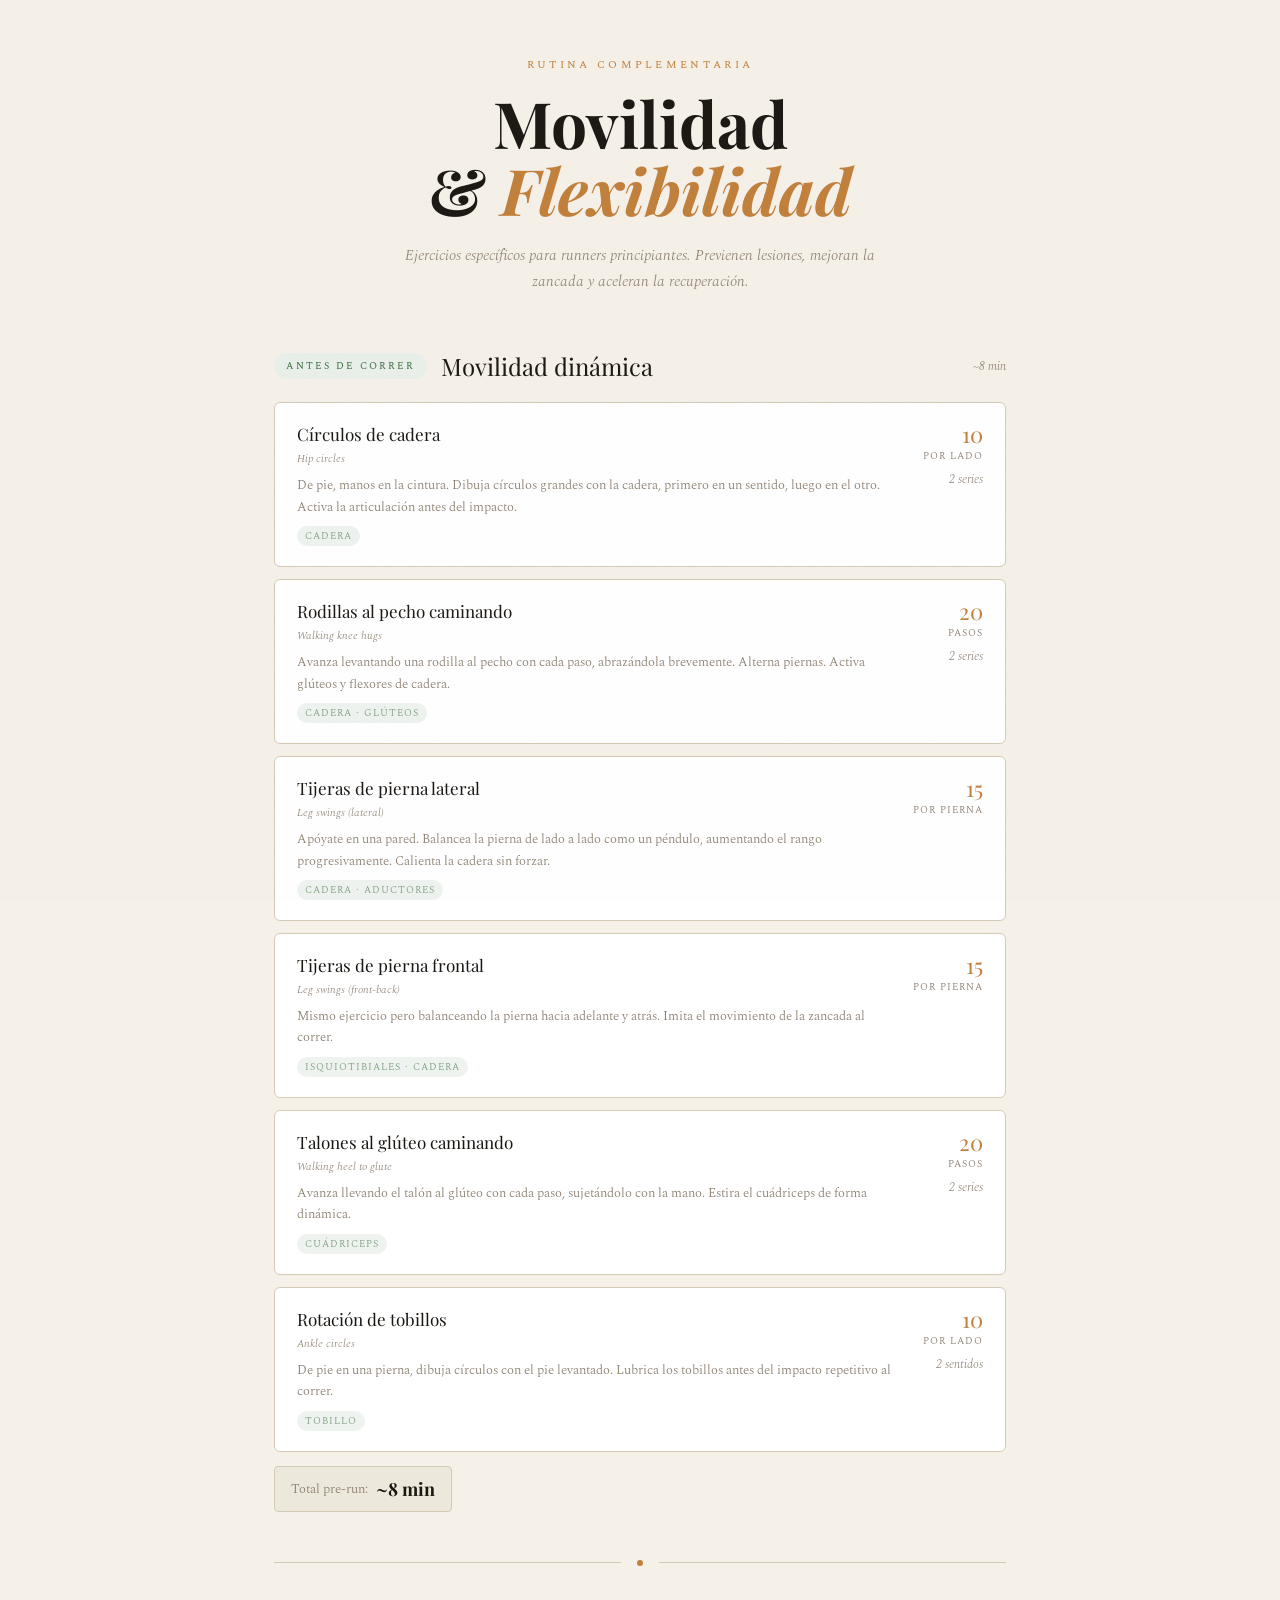
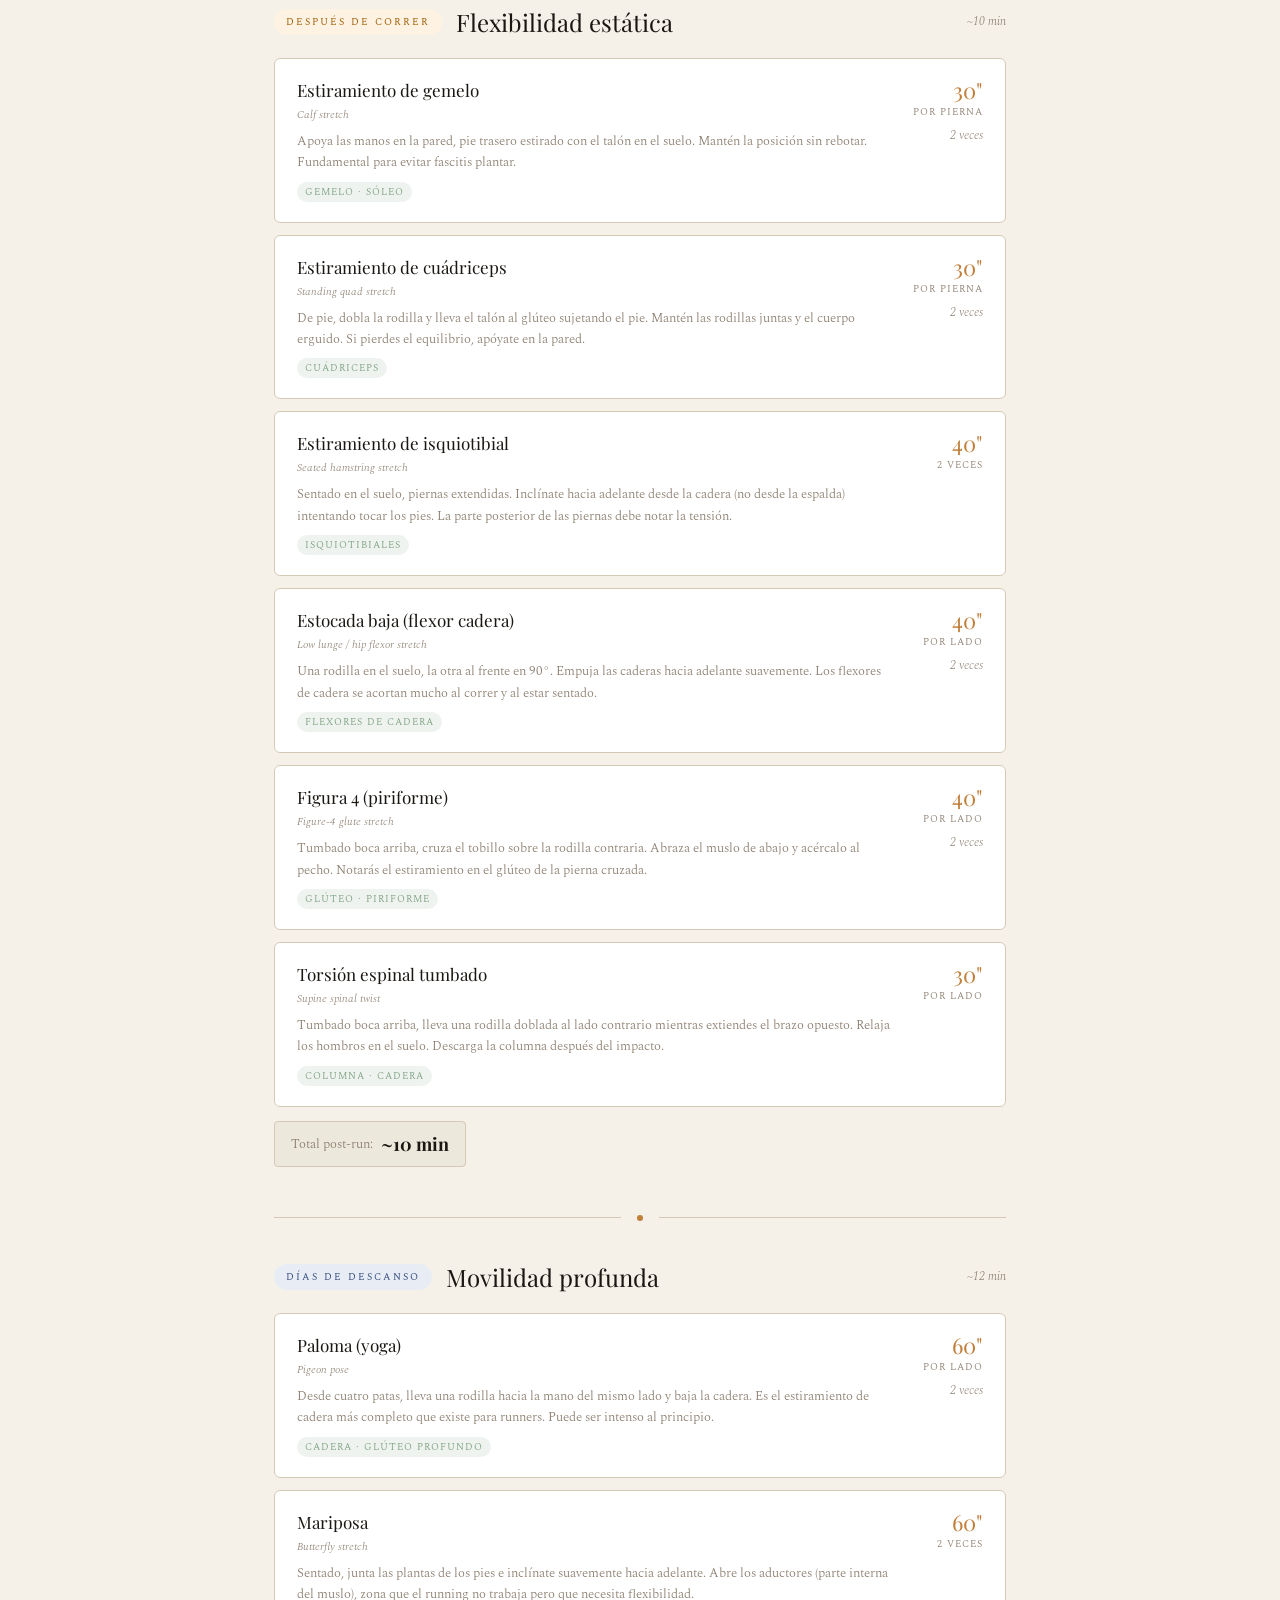
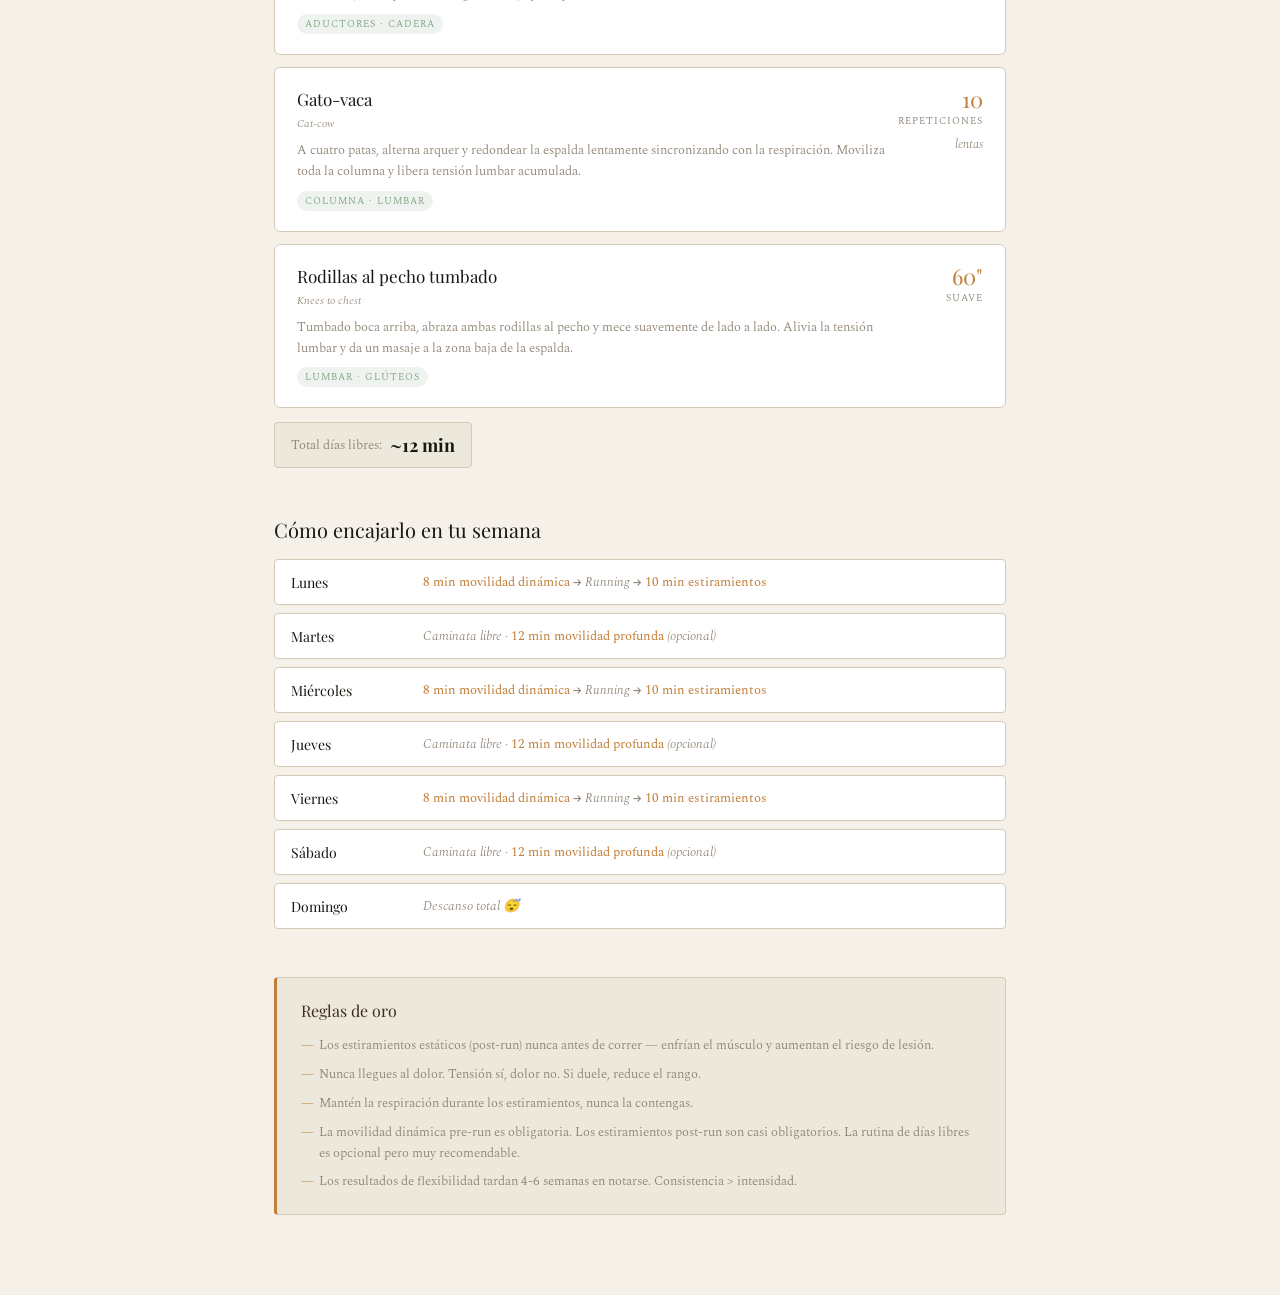
==== html/movilidad-runners.html @ ab4383de "feat: add static plans site with Traefik deploy Five standalone HTML plans served by nginx:alpine be" ====
<!DOCTYPE html>
<html lang="es">
<head>
<meta charset="UTF-8">
<meta name="viewport" content="width=device-width, initial-scale=1.0">
<title>Movilidad & Flexibilidad — Runners</title>
<link href="https://fonts.googleapis.com/css2?family=Playfair+Display:ital,wght@0,700;1,400&family=Spectral:ital,wght@0,300;0,400;1,300&display=swap" rel="stylesheet">
<style>
  :root {
    --bg: #f5f0e8;
    --cream: #ede8dc;
    --dark: #1a1612;
    --brown: #3d2b1f;
    --accent: #c17f3a;
    --accent2: #7a9e7e;
    --muted: #8a7d6e;
    --border: #d4c9b5;
    --card: #ffffff;
    --pre: #e8f0e9;
    --post: #fef3e2;
    --rest: #e8edf5;
  }

  * { margin: 0; padding: 0; box-sizing: border-box; }

  body {
    background: var(--bg);
    color: var(--dark);
    font-family: 'Spectral', Georgia, serif;
    font-weight: 300;
    min-height: 100vh;
  }

  /* Texture overlay */
  body::after {
    content: '';
    position: fixed;
    inset: 0;
    background-image: url("data:image/svg+xml,%3Csvg xmlns='http://www.w3.org/2000/svg' width='400' height='400'%3E%3Cfilter id='n'%3E%3CfeTurbulence type='fractalNoise' baseFrequency='0.75' numOctaves='4' stitchTiles='stitch'/%3E%3CfeColorMatrix type='saturate' values='0'/%3E%3C/filter%3E%3Crect width='400' height='400' filter='url(%23n)' opacity='0.035'/%3E%3C/svg%3E");
    pointer-events: none;
    z-index: 999;
  }

  .container {
    max-width: 780px;
    margin: 0 auto;
    padding: 56px 24px 80px;
  }

  /* Header */
  .header {
    text-align: center;
    margin-bottom: 56px;
    animation: fadeIn 0.7s ease both;
  }

  .header-eyebrow {
    font-size: 11px;
    letter-spacing: 0.3em;
    text-transform: uppercase;
    color: var(--accent);
    margin-bottom: 16px;
    font-family: 'Spectral', serif;
    font-weight: 400;
  }

  .header h1 {
    font-family: 'Playfair Display', Georgia, serif;
    font-size: clamp(38px, 8vw, 64px);
    line-height: 1.05;
    color: var(--dark);
    margin-bottom: 20px;
  }

  .header h1 em {
    font-style: italic;
    color: var(--accent);
  }

  .header-desc {
    font-size: 15px;
    color: var(--muted);
    line-height: 1.7;
    max-width: 480px;
    margin: 0 auto;
    font-style: italic;
  }

  /* Divider */
  .divider {
    display: flex;
    align-items: center;
    gap: 16px;
    margin: 40px 0;
  }
  .divider-line { flex: 1; height: 1px; background: var(--border); }
  .divider-dot { width: 6px; height: 6px; border-radius: 50%; background: var(--accent); }

  /* Section tabs */
  .section {
    margin-bottom: 48px;
    animation: fadeUp 0.6s ease both;
  }

  .section:nth-child(2) { animation-delay: 0.1s; }
  .section:nth-child(3) { animation-delay: 0.2s; }
  .section:nth-child(4) { animation-delay: 0.3s; }

  .section-header {
    display: flex;
    align-items: center;
    gap: 14px;
    margin-bottom: 20px;
  }

  .section-tag {
    font-size: 10px;
    letter-spacing: 0.2em;
    text-transform: uppercase;
    font-weight: 400;
    padding: 5px 12px;
    border-radius: 20px;
    font-family: 'Spectral', serif;
  }

  .tag-pre { background: var(--pre); color: #3a6b40; }
  .tag-post { background: var(--post); color: #a0600a; }
  .tag-rest { background: var(--rest); color: #3a5080; }

  .section-title {
    font-family: 'Playfair Display', serif;
    font-size: 24px;
    color: var(--dark);
  }

  .section-subtitle {
    font-size: 12px;
    color: var(--muted);
    margin-left: auto;
    font-style: italic;
  }

  /* Exercise cards */
  .exercises {
    display: grid;
    gap: 12px;
  }

  .ex-card {
    background: var(--card);
    border: 1px solid var(--border);
    border-radius: 6px;
    padding: 20px 22px;
    display: grid;
    grid-template-columns: 1fr auto;
    gap: 12px;
    align-items: start;
    transition: box-shadow 0.2s, transform 0.2s;
    cursor: default;
  }

  .ex-card:hover {
    box-shadow: 0 4px 20px rgba(0,0,0,0.07);
    transform: translateY(-1px);
  }

  .ex-left {}

  .ex-name {
    font-family: 'Playfair Display', serif;
    font-size: 17px;
    color: var(--dark);
    margin-bottom: 5px;
  }

  .ex-name-en {
    font-size: 11px;
    color: var(--muted);
    font-style: italic;
    margin-bottom: 8px;
    font-family: 'Spectral', serif;
  }

  .ex-desc {
    font-size: 13px;
    color: var(--muted);
    line-height: 1.65;
  }

  .ex-zone {
    display: inline-block;
    font-size: 10px;
    letter-spacing: 0.1em;
    text-transform: uppercase;
    color: var(--accent2);
    background: rgba(122,158,126,0.12);
    padding: 2px 8px;
    border-radius: 10px;
    margin-top: 8px;
    font-family: 'Spectral', serif;
  }

  .ex-right {
    text-align: right;
    min-width: 80px;
  }

  .ex-time {
    font-family: 'Playfair Display', serif;
    font-size: 22px;
    color: var(--accent);
    line-height: 1;
  }

  .ex-time-label {
    font-size: 10px;
    color: var(--muted);
    letter-spacing: 0.1em;
    text-transform: uppercase;
    margin-top: 3px;
    font-family: 'Spectral', serif;
  }

  .ex-reps {
    font-size: 12px;
    color: var(--muted);
    margin-top: 6px;
    font-style: italic;
  }

  /* Total time badge */
  .total-badge {
    display: inline-flex;
    align-items: center;
    gap: 8px;
    background: var(--cream);
    border: 1px solid var(--border);
    border-radius: 4px;
    padding: 10px 16px;
    margin-top: 14px;
    font-size: 13px;
    color: var(--muted);
  }

  .total-badge strong {
    font-family: 'Playfair Display', serif;
    font-size: 18px;
    color: var(--dark);
    font-weight: 700;
  }

  /* Tips box */
  .tips-box {
    background: var(--cream);
    border: 1px solid var(--border);
    border-left: 3px solid var(--accent);
    border-radius: 4px;
    padding: 22px 24px;
    margin-top: 48px;
    animation: fadeUp 0.6s 0.4s ease both;
  }

  .tips-title {
    font-family: 'Playfair Display', serif;
    font-size: 16px;
    margin-bottom: 14px;
    color: var(--brown);
  }

  .tips-list {
    list-style: none;
    display: grid;
    gap: 8px;
  }

  .tips-list li {
    font-size: 13px;
    color: var(--muted);
    line-height: 1.6;
    padding-left: 18px;
    position: relative;
  }

  .tips-list li::before {
    content: '—';
    position: absolute;
    left: 0;
    color: var(--accent);
  }

  /* Schedule summary */
  .schedule {
    margin-top: 48px;
    animation: fadeUp 0.6s 0.5s ease both;
  }

  .schedule-title {
    font-family: 'Playfair Display', serif;
    font-size: 20px;
    margin-bottom: 16px;
    color: var(--dark);
  }

  .schedule-grid {
    display: grid;
    gap: 8px;
  }

  .schedule-row {
    display: grid;
    grid-template-columns: 120px 1fr;
    gap: 12px;
    align-items: center;
    padding: 12px 16px;
    background: var(--card);
    border: 1px solid var(--border);
    border-radius: 4px;
    font-size: 13px;
  }

  .schedule-day {
    font-family: 'Playfair Display', serif;
    font-size: 14px;
    color: var(--dark);
  }

  .schedule-activity {
    color: var(--muted);
    font-style: italic;
  }

  .schedule-activity span {
    color: var(--accent);
    font-style: normal;
    font-weight: 400;
  }

  @keyframes fadeIn {
    from { opacity: 0; }
    to { opacity: 1; }
  }

  @keyframes fadeUp {
    from { opacity: 0; transform: translateY(14px); }
    to { opacity: 1; transform: translateY(0); }
  }

  @media (max-width: 520px) {
    .ex-card { grid-template-columns: 1fr; }
    .ex-right { text-align: left; display: flex; align-items: center; gap: 10px; }
    .schedule-row { grid-template-columns: 1fr; gap: 4px; }
  }
</style>
</head>
<body>
<div class="container">

  <!-- Header -->
  <div class="header">
    <div class="header-eyebrow">Rutina complementaria</div>
    <h1>Movilidad<br>& <em>Flexibilidad</em></h1>
    <p class="header-desc">Ejercicios específicos para runners principiantes. Previenen lesiones, mejoran la zancada y aceleran la recuperación.</p>
  </div>

  <!-- PRE-RUN -->
  <div class="section">
    <div class="section-header">
      <span class="section-tag tag-pre">Antes de correr</span>
      <span class="section-title">Movilidad dinámica</span>
      <span class="section-subtitle">~8 min</span>
    </div>
    <div class="exercises">

      <div class="ex-card">
        <div class="ex-left">
          <div class="ex-name">Círculos de cadera</div>
          <div class="ex-name-en">Hip circles</div>
          <div class="ex-desc">De pie, manos en la cintura. Dibuja círculos grandes con la cadera, primero en un sentido, luego en el otro. Activa la articulación antes del impacto.</div>
          <div class="ex-zone">Cadera</div>
        </div>
        <div class="ex-right">
          <div class="ex-time">10</div>
          <div class="ex-time-label">por lado</div>
          <div class="ex-reps">2 series</div>
        </div>
      </div>

      <div class="ex-card">
        <div class="ex-left">
          <div class="ex-name">Rodillas al pecho caminando</div>
          <div class="ex-name-en">Walking knee hugs</div>
          <div class="ex-desc">Avanza levantando una rodilla al pecho con cada paso, abrazándola brevemente. Alterna piernas. Activa glúteos y flexores de cadera.</div>
          <div class="ex-zone">Cadera · Glúteos</div>
        </div>
        <div class="ex-right">
          <div class="ex-time">20</div>
          <div class="ex-time-label">pasos</div>
          <div class="ex-reps">2 series</div>
        </div>
      </div>

      <div class="ex-card">
        <div class="ex-left">
          <div class="ex-name">Tijeras de pierna lateral</div>
          <div class="ex-name-en">Leg swings (lateral)</div>
          <div class="ex-desc">Apóyate en una pared. Balancea la pierna de lado a lado como un péndulo, aumentando el rango progresivamente. Calienta la cadera sin forzar.</div>
          <div class="ex-zone">Cadera · Aductores</div>
        </div>
        <div class="ex-right">
          <div class="ex-time">15</div>
          <div class="ex-time-label">por pierna</div>
        </div>
      </div>

      <div class="ex-card">
        <div class="ex-left">
          <div class="ex-name">Tijeras de pierna frontal</div>
          <div class="ex-name-en">Leg swings (front-back)</div>
          <div class="ex-desc">Mismo ejercicio pero balanceando la pierna hacia adelante y atrás. Imita el movimiento de la zancada al correr.</div>
          <div class="ex-zone">Isquiotibiales · Cadera</div>
        </div>
        <div class="ex-right">
          <div class="ex-time">15</div>
          <div class="ex-time-label">por pierna</div>
        </div>
      </div>

      <div class="ex-card">
        <div class="ex-left">
          <div class="ex-name">Talones al glúteo caminando</div>
          <div class="ex-name-en">Walking heel to glute</div>
          <div class="ex-desc">Avanza llevando el talón al glúteo con cada paso, sujetándolo con la mano. Estira el cuádriceps de forma dinámica.</div>
          <div class="ex-zone">Cuádriceps</div>
        </div>
        <div class="ex-right">
          <div class="ex-time">20</div>
          <div class="ex-time-label">pasos</div>
          <div class="ex-reps">2 series</div>
        </div>
      </div>

      <div class="ex-card">
        <div class="ex-left">
          <div class="ex-name">Rotación de tobillos</div>
          <div class="ex-name-en">Ankle circles</div>
          <div class="ex-desc">De pie en una pierna, dibuja círculos con el pie levantado. Lubrica los tobillos antes del impacto repetitivo al correr.</div>
          <div class="ex-zone">Tobillo</div>
        </div>
        <div class="ex-right">
          <div class="ex-time">10</div>
          <div class="ex-time-label">por lado</div>
          <div class="ex-reps">2 sentidos</div>
        </div>
      </div>

    </div>
    <div class="total-badge">Total pre-run: <strong>~8 min</strong></div>
  </div>

  <div class="divider"><div class="divider-line"></div><div class="divider-dot"></div><div class="divider-line"></div></div>

  <!-- POST-RUN -->
  <div class="section">
    <div class="section-header">
      <span class="section-tag tag-post">Después de correr</span>
      <span class="section-title">Flexibilidad estática</span>
      <span class="section-subtitle">~10 min</span>
    </div>
    <div class="exercises">

      <div class="ex-card">
        <div class="ex-left">
          <div class="ex-name">Estiramiento de gemelo</div>
          <div class="ex-name-en">Calf stretch</div>
          <div class="ex-desc">Apoya las manos en la pared, pie trasero estirado con el talón en el suelo. Mantén la posición sin rebotar. Fundamental para evitar fascitis plantar.</div>
          <div class="ex-zone">Gemelo · Sóleo</div>
        </div>
        <div class="ex-right">
          <div class="ex-time">30"</div>
          <div class="ex-time-label">por pierna</div>
          <div class="ex-reps">2 veces</div>
        </div>
      </div>

      <div class="ex-card">
        <div class="ex-left">
          <div class="ex-name">Estiramiento de cuádriceps</div>
          <div class="ex-name-en">Standing quad stretch</div>
          <div class="ex-desc">De pie, dobla la rodilla y lleva el talón al glúteo sujetando el pie. Mantén las rodillas juntas y el cuerpo erguido. Si pierdes el equilibrio, apóyate en la pared.</div>
          <div class="ex-zone">Cuádriceps</div>
        </div>
        <div class="ex-right">
          <div class="ex-time">30"</div>
          <div class="ex-time-label">por pierna</div>
          <div class="ex-reps">2 veces</div>
        </div>
      </div>

      <div class="ex-card">
        <div class="ex-left">
          <div class="ex-name">Estiramiento de isquiotibial</div>
          <div class="ex-name-en">Seated hamstring stretch</div>
          <div class="ex-desc">Sentado en el suelo, piernas extendidas. Inclínate hacia adelante desde la cadera (no desde la espalda) intentando tocar los pies. La parte posterior de las piernas debe notar la tensión.</div>
          <div class="ex-zone">Isquiotibiales</div>
        </div>
        <div class="ex-right">
          <div class="ex-time">40"</div>
          <div class="ex-time-label">2 veces</div>
        </div>
      </div>

      <div class="ex-card">
        <div class="ex-left">
          <div class="ex-name">Estocada baja (flexor cadera)</div>
          <div class="ex-name-en">Low lunge / hip flexor stretch</div>
          <div class="ex-desc">Una rodilla en el suelo, la otra al frente en 90°. Empuja las caderas hacia adelante suavemente. Los flexores de cadera se acortan mucho al correr y al estar sentado.</div>
          <div class="ex-zone">Flexores de cadera</div>
        </div>
        <div class="ex-right">
          <div class="ex-time">40"</div>
          <div class="ex-time-label">por lado</div>
          <div class="ex-reps">2 veces</div>
        </div>
      </div>

      <div class="ex-card">
        <div class="ex-left">
          <div class="ex-name">Figura 4 (piriforme)</div>
          <div class="ex-name-en">Figure-4 glute stretch</div>
          <div class="ex-desc">Tumbado boca arriba, cruza el tobillo sobre la rodilla contraria. Abraza el muslo de abajo y acércalo al pecho. Notarás el estiramiento en el glúteo de la pierna cruzada.</div>
          <div class="ex-zone">Glúteo · Piriforme</div>
        </div>
        <div class="ex-right">
          <div class="ex-time">40"</div>
          <div class="ex-time-label">por lado</div>
          <div class="ex-reps">2 veces</div>
        </div>
      </div>

      <div class="ex-card">
        <div class="ex-left">
          <div class="ex-name">Torsión espinal tumbado</div>
          <div class="ex-name-en">Supine spinal twist</div>
          <div class="ex-desc">Tumbado boca arriba, lleva una rodilla doblada al lado contrario mientras extiendes el brazo opuesto. Relaja los hombros en el suelo. Descarga la columna después del impacto.</div>
          <div class="ex-zone">Columna · Cadera</div>
        </div>
        <div class="ex-right">
          <div class="ex-time">30"</div>
          <div class="ex-time-label">por lado</div>
        </div>
      </div>

    </div>
    <div class="total-badge">Total post-run: <strong>~10 min</strong></div>
  </div>

  <div class="divider"><div class="divider-line"></div><div class="divider-dot"></div><div class="divider-line"></div></div>

  <!-- DÍAS DE DESCANSO -->
  <div class="section">
    <div class="section-header">
      <span class="section-tag tag-rest">Días de descanso</span>
      <span class="section-title">Movilidad profunda</span>
      <span class="section-subtitle">~12 min</span>
    </div>
    <div class="exercises">

      <div class="ex-card">
        <div class="ex-left">
          <div class="ex-name">Paloma (yoga)</div>
          <div class="ex-name-en">Pigeon pose</div>
          <div class="ex-desc">Desde cuatro patas, lleva una rodilla hacia la mano del mismo lado y baja la cadera. Es el estiramiento de cadera más completo que existe para runners. Puede ser intenso al principio.</div>
          <div class="ex-zone">Cadera · Glúteo profundo</div>
        </div>
        <div class="ex-right">
          <div class="ex-time">60"</div>
          <div class="ex-time-label">por lado</div>
          <div class="ex-reps">2 veces</div>
        </div>
      </div>

      <div class="ex-card">
        <div class="ex-left">
          <div class="ex-name">Mariposa</div>
          <div class="ex-name-en">Butterfly stretch</div>
          <div class="ex-desc">Sentado, junta las plantas de los pies e inclínate suavemente hacia adelante. Abre los aductores (parte interna del muslo), zona que el running no trabaja pero que necesita flexibilidad.</div>
          <div class="ex-zone">Aductores · Cadera</div>
        </div>
        <div class="ex-right">
          <div class="ex-time">60"</div>
          <div class="ex-time-label">2 veces</div>
        </div>
      </div>

      <div class="ex-card">
        <div class="ex-left">
          <div class="ex-name">Gato-vaca</div>
          <div class="ex-name-en">Cat-cow</div>
          <div class="ex-desc">A cuatro patas, alterna arquer y redondear la espalda lentamente sincronizando con la respiración. Moviliza toda la columna y libera tensión lumbar acumulada.</div>
          <div class="ex-zone">Columna · Lumbar</div>
        </div>
        <div class="ex-right">
          <div class="ex-time">10</div>
          <div class="ex-time-label">repeticiones</div>
          <div class="ex-reps">lentas</div>
        </div>
      </div>

      <div class="ex-card">
        <div class="ex-left">
          <div class="ex-name">Rodillas al pecho tumbado</div>
          <div class="ex-name-en">Knees to chest</div>
          <div class="ex-desc">Tumbado boca arriba, abraza ambas rodillas al pecho y mece suavemente de lado a lado. Alivia la tensión lumbar y da un masaje a la zona baja de la espalda.</div>
          <div class="ex-zone">Lumbar · Glúteos</div>
        </div>
        <div class="ex-right">
          <div class="ex-time">60"</div>
          <div class="ex-time-label">suave</div>
        </div>
      </div>

    </div>
    <div class="total-badge">Total días libres: <strong>~12 min</strong></div>
  </div>

  <!-- Schedule -->
  <div class="schedule">
    <div class="schedule-title">Cómo encajarlo en tu semana</div>
    <div class="schedule-grid">
      <div class="schedule-row">
        <div class="schedule-day">Lunes</div>
        <div class="schedule-activity"><span>8 min movilidad dinámica</span> → Running → <span>10 min estiramientos</span></div>
      </div>
      <div class="schedule-row">
        <div class="schedule-day">Martes</div>
        <div class="schedule-activity">Caminata libre · <span>12 min movilidad profunda</span> (opcional)</div>
      </div>
      <div class="schedule-row">
        <div class="schedule-day">Miércoles</div>
        <div class="schedule-activity"><span>8 min movilidad dinámica</span> → Running → <span>10 min estiramientos</span></div>
      </div>
      <div class="schedule-row">
        <div class="schedule-day">Jueves</div>
        <div class="schedule-activity">Caminata libre · <span>12 min movilidad profunda</span> (opcional)</div>
      </div>
      <div class="schedule-row">
        <div class="schedule-day">Viernes</div>
        <div class="schedule-activity"><span>8 min movilidad dinámica</span> → Running → <span>10 min estiramientos</span></div>
      </div>
      <div class="schedule-row">
        <div class="schedule-day">Sábado</div>
        <div class="schedule-activity">Caminata libre · <span>12 min movilidad profunda</span> (opcional)</div>
      </div>
      <div class="schedule-row">
        <div class="schedule-day">Domingo</div>
        <div class="schedule-activity">Descanso total 😴</div>
      </div>
    </div>
  </div>

  <!-- Tips -->
  <div class="tips-box">
    <div class="tips-title">Reglas de oro</div>
    <ul class="tips-list">
      <li>Los estiramientos estáticos (post-run) nunca antes de correr — enfrían el músculo y aumentan el riesgo de lesión.</li>
      <li>Nunca llegues al dolor. Tensión sí, dolor no. Si duele, reduce el rango.</li>
      <li>Mantén la respiración durante los estiramientos, nunca la contengas.</li>
      <li>La movilidad dinámica pre-run es obligatoria. Los estiramientos post-run son casi obligatorios. La rutina de días libres es opcional pero muy recomendable.</li>
      <li>Los resultados de flexibilidad tardan 4-6 semanas en notarse. Consistencia > intensidad.</li>
    </ul>
  </div>

</div>
</body>
</html>
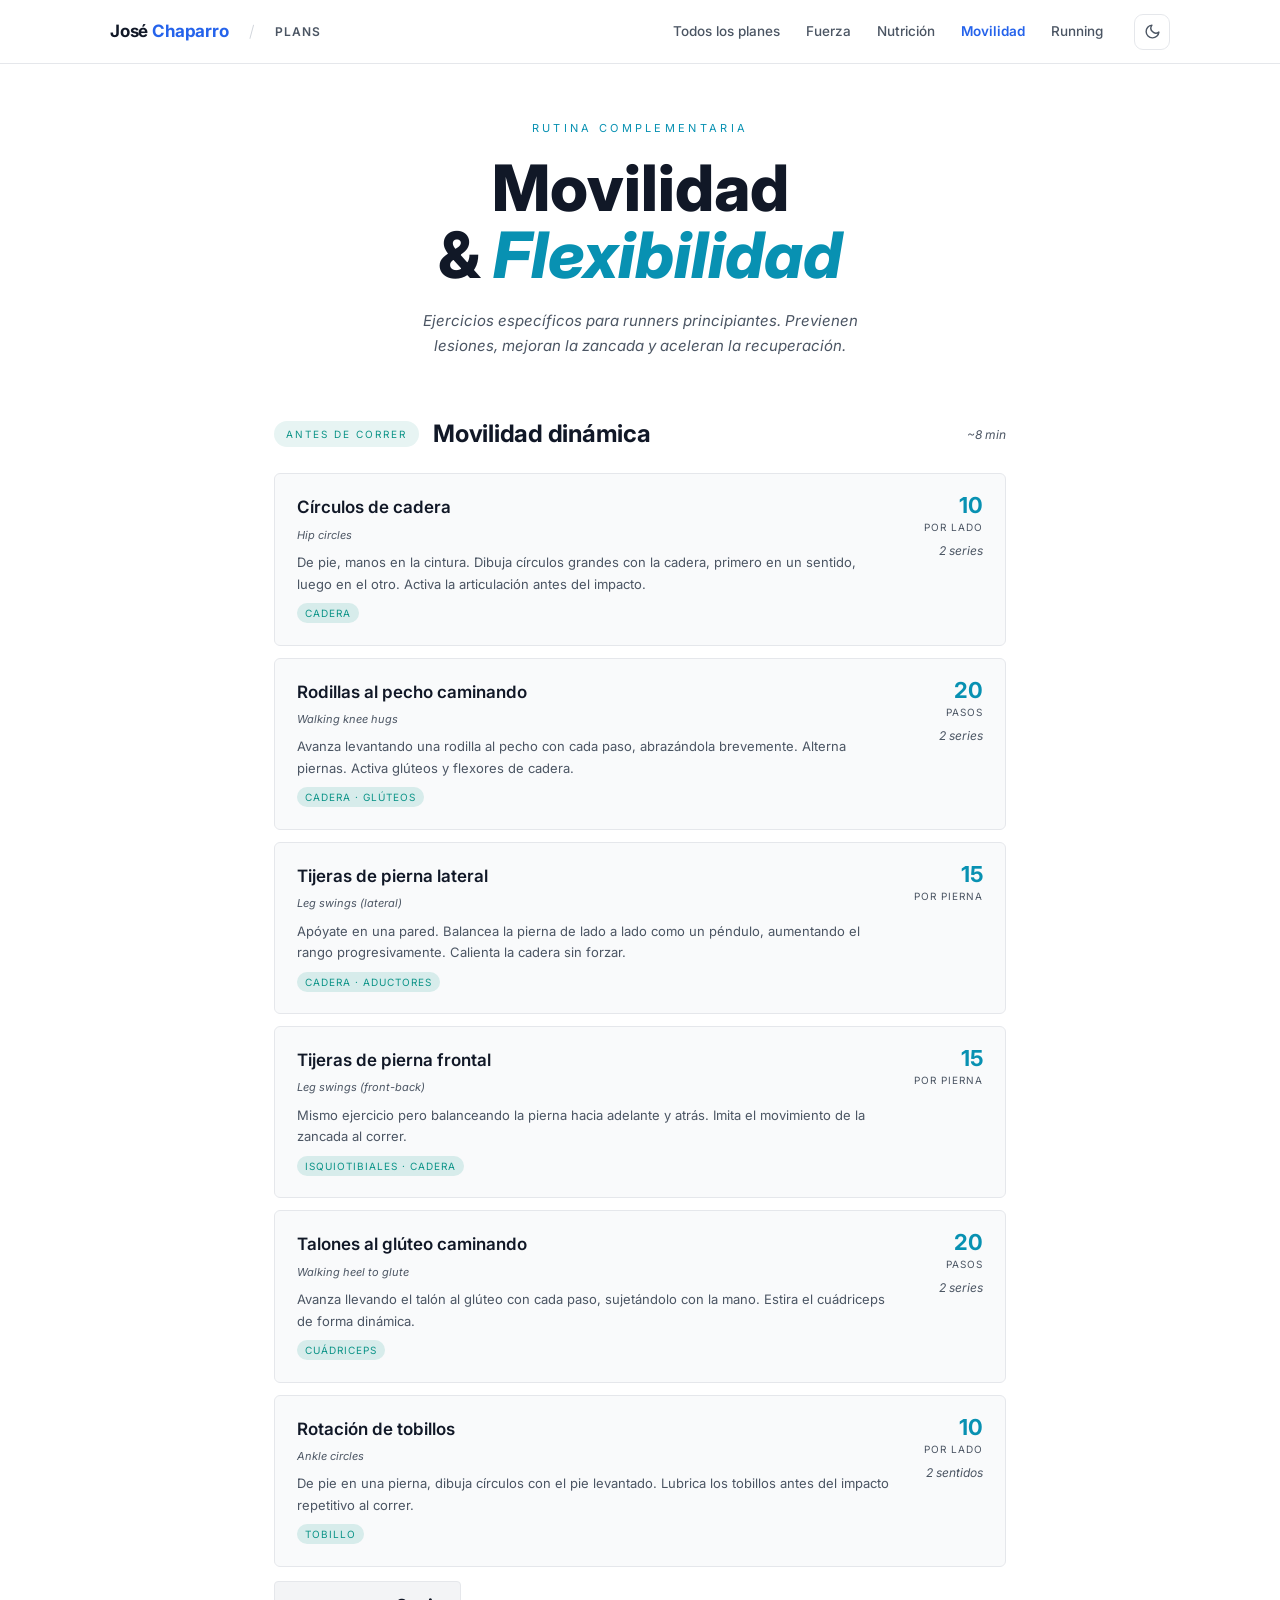
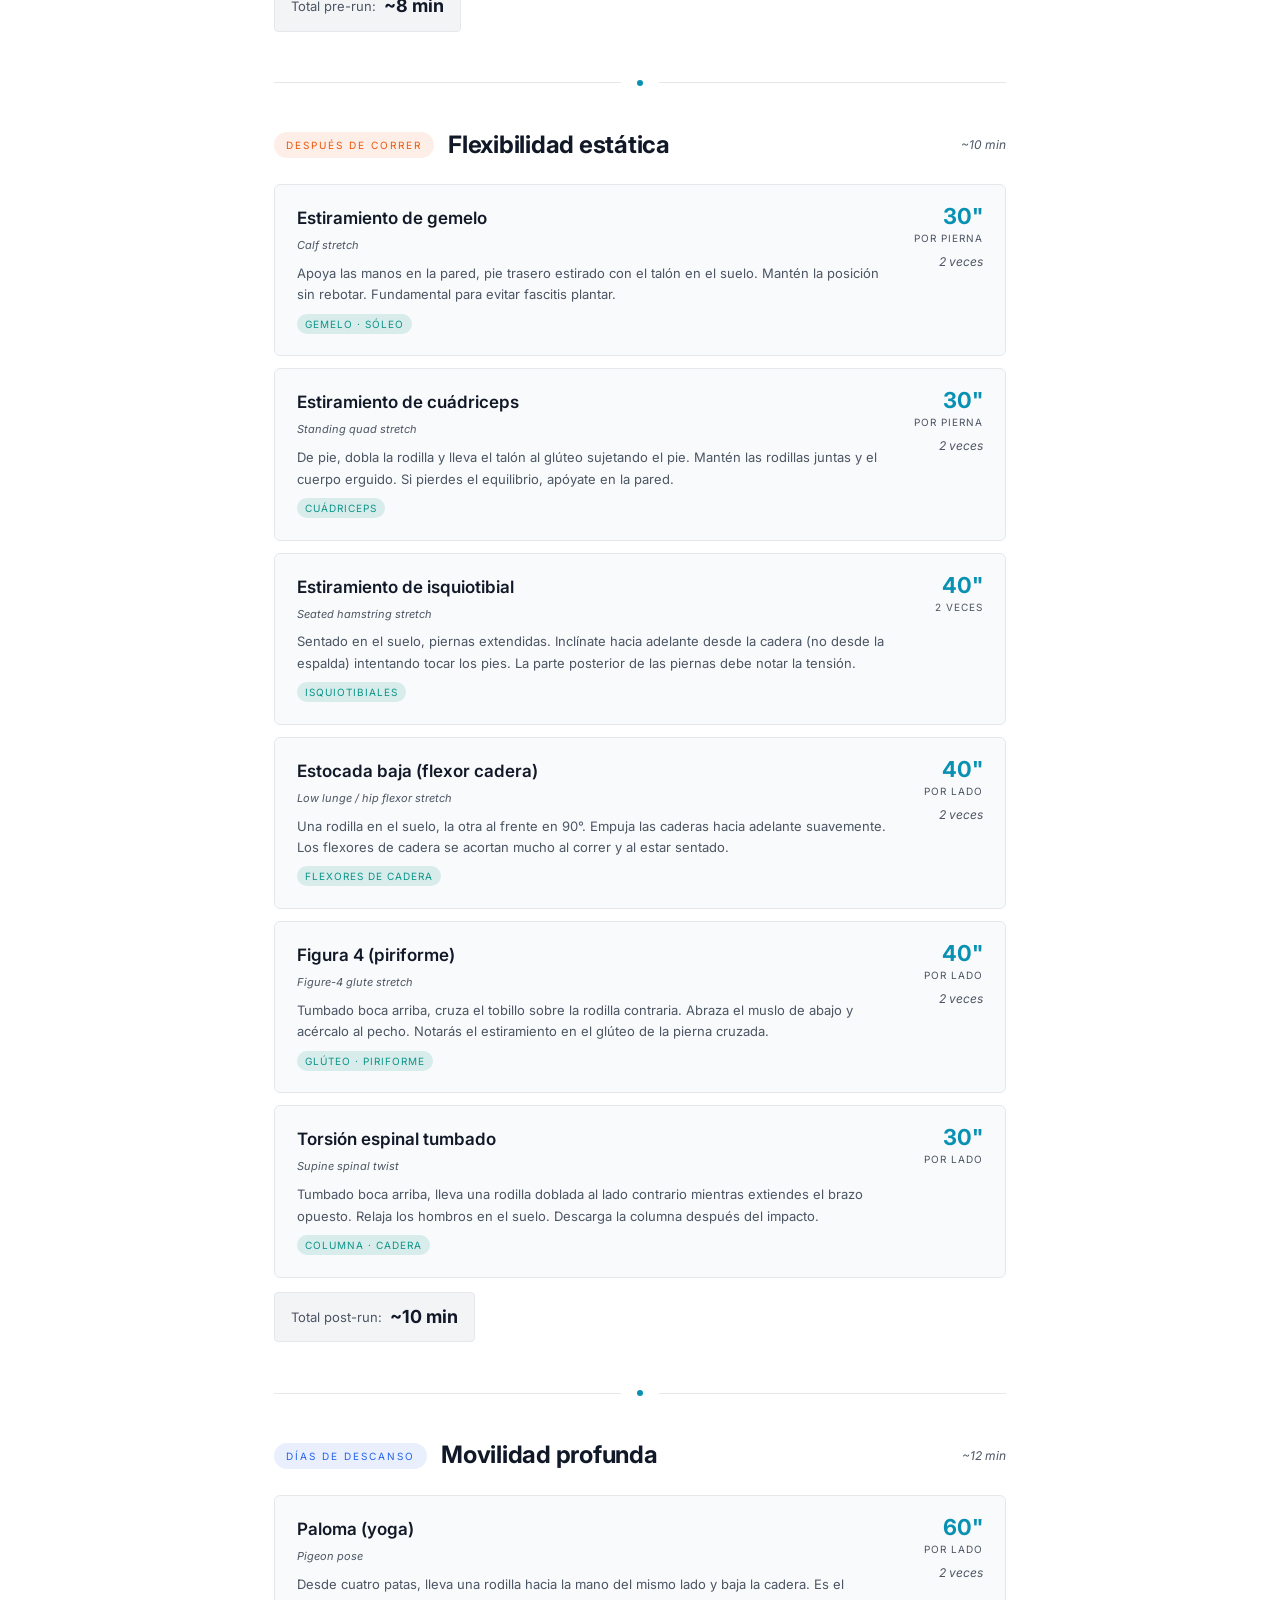
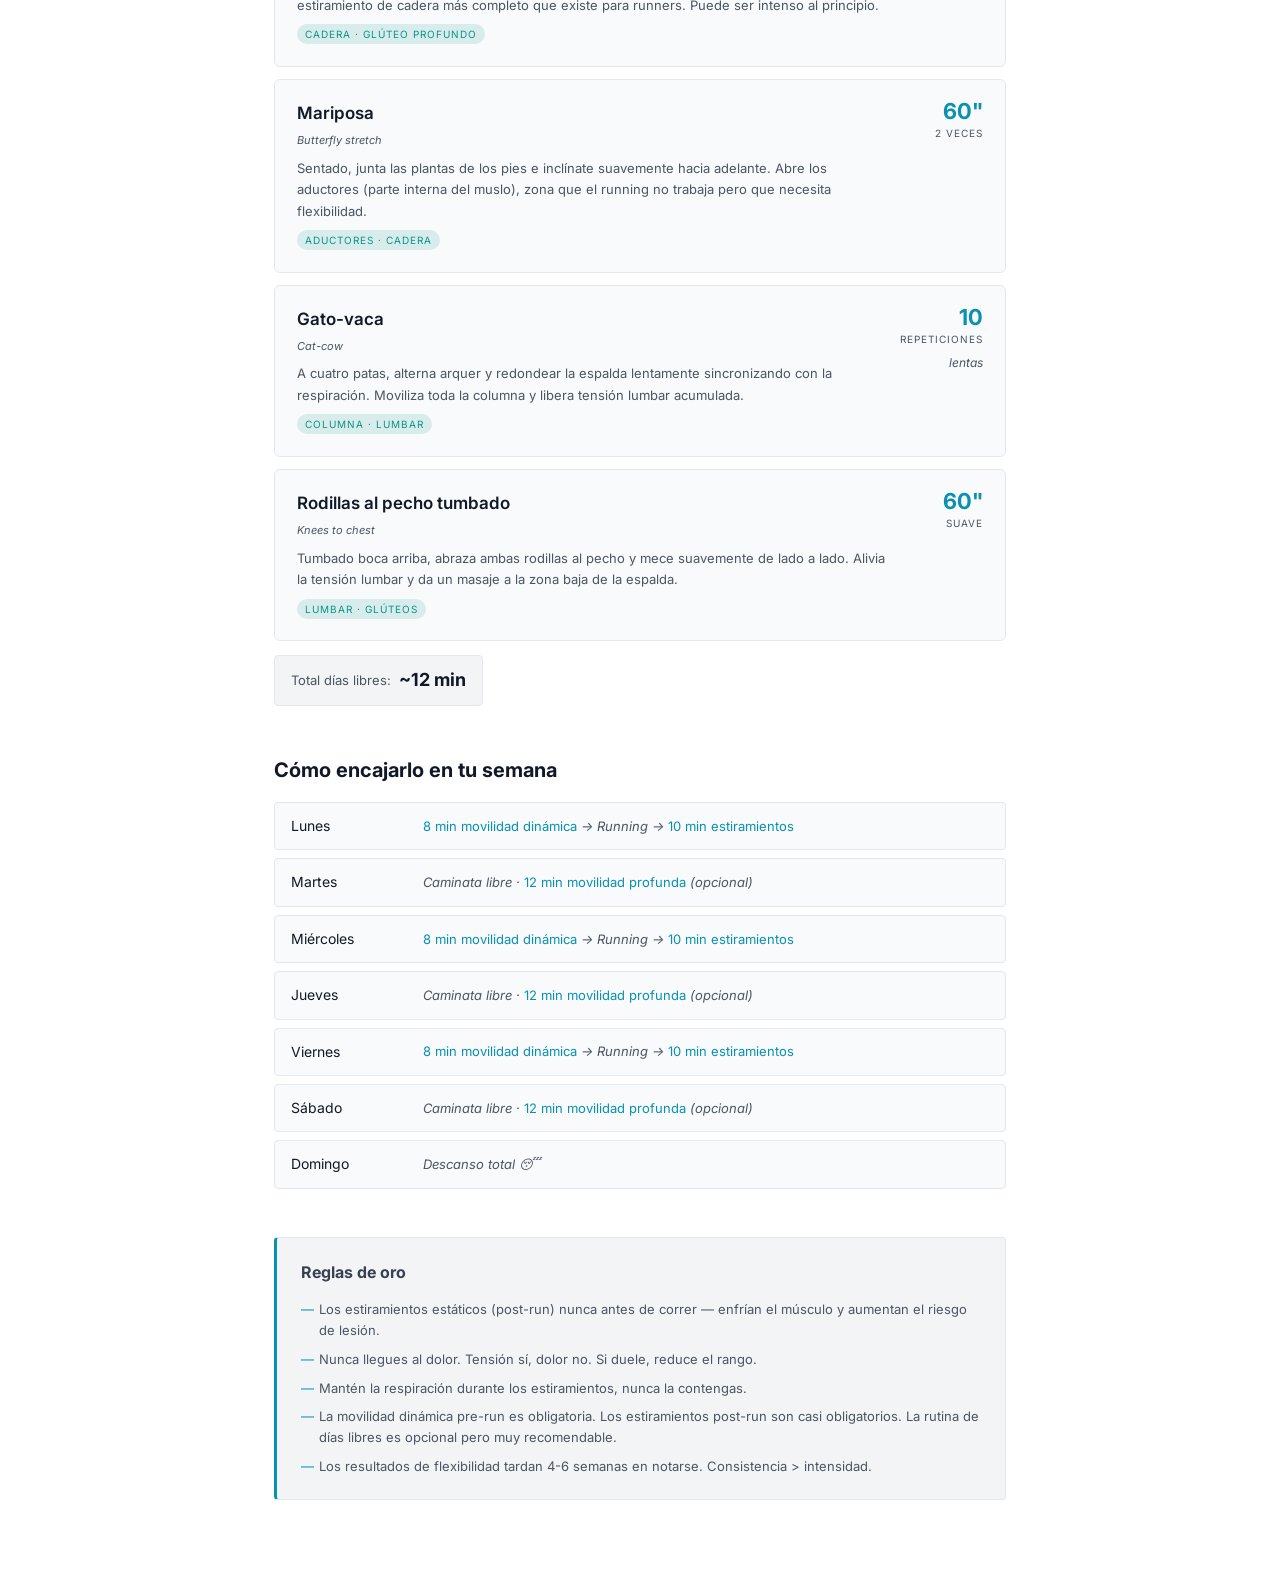
==== commit de9dfd3d: "feat(ui): align the whole site with the josechaparro.com design language The five documents each shi" ====
--- a/html/movilidad-runners.html
+++ b/html/movilidad-runners.html
@@ -4,42 +4,40 @@
 <meta charset="UTF-8">
 <meta name="viewport" content="width=device-width, initial-scale=1.0">
 <title>Movilidad & Flexibilidad — Runners</title>
-<link href="https://fonts.googleapis.com/css2?family=Playfair+Display:ital,wght@0,700;1,400&family=Spectral:ital,wght@0,300;0,400;1,300&display=swap" rel="stylesheet">
+<link rel="preconnect" href="https://fonts.googleapis.com">
+<link rel="preconnect" href="https://fonts.gstatic.com" crossorigin>
+<link href="https://fonts.googleapis.com/css2?family=Inter:wght@300;400;500;600;700;800&display=swap" rel="stylesheet">
+<link rel="stylesheet" href="./assets/theme.css">
+<script>
+  /* Set the theme before first paint so dark mode never flashes white. */
+  (function(){
+    try{
+      var stored = localStorage.getItem('plans-theme');
+      var dark = stored ? stored === 'dark'
+                        : window.matchMedia('(prefers-color-scheme: dark)').matches;
+      if(dark){ document.documentElement.classList.add('dark'); }
+    }catch(e){}
+  })();
+</script>
 <style>
+  /* Only the tokens this page adds on top of the shared theme. The names it
+     shares with theme.css (--bg, --border, --muted) are deliberately NOT
+     redefined: overriding them here would outrank the .dark block and
+     freeze the page in one palette. */
   :root {
-    --bg: #f5f0e8;
-    --cream: #ede8dc;
-    --dark: #1a1612;
-    --brown: #3d2b1f;
-    --accent: #c17f3a;
-    --accent2: #7a9e7e;
-    --muted: #8a7d6e;
-    --border: #d4c9b5;
-    --card: #ffffff;
-    --pre: #e8f0e9;
-    --post: #fef3e2;
-    --rest: #e8edf5;
-  }
-
-  * { margin: 0; padding: 0; box-sizing: border-box; }
-
-  body {
-    background: var(--bg);
-    color: var(--dark);
-    font-family: 'Spectral', Georgia, serif;
-    font-weight: 300;
-    min-height: 100vh;
-  }
-
-  /* Texture overlay */
-  body::after {
-    content: '';
-    position: fixed;
-    inset: 0;
-    background-image: url("data:image/svg+xml,%3Csvg xmlns='http://www.w3.org/2000/svg' width='400' height='400'%3E%3Cfilter id='n'%3E%3CfeTurbulence type='fractalNoise' baseFrequency='0.75' numOctaves='4' stitchTiles='stitch'/%3E%3CfeColorMatrix type='saturate' values='0'/%3E%3C/filter%3E%3Crect width='400' height='400' filter='url(%23n)' opacity='0.035'/%3E%3C/svg%3E");
-    pointer-events: none;
-    z-index: 999;
-  }
+    --cream: var(--surface-2);
+    --dark: var(--text);
+    --brown: var(--text-soft);
+    --accent: var(--a-mobility);
+    --accent2: var(--a-nutrition);
+    --card: var(--surface);
+    /* Routine tints, derived from the accents so they follow the theme */
+    --pre:  color-mix(in srgb, var(--a-nutrition) 10%, var(--bg));
+    --post: color-mix(in srgb, #ea580c 10%, var(--bg));
+    --rest: color-mix(in srgb, var(--primary) 10%, var(--bg));
+  }
+
+  body { min-height: 100vh; }
 
   .container {
     max-width: 780px;
@@ -60,12 +58,13 @@
     text-transform: uppercase;
     color: var(--accent);
     margin-bottom: 16px;
-    font-family: 'Spectral', serif;
+    font-family: 'Inter', sans-serif;
     font-weight: 400;
   }
 
   .header h1 {
-    font-family: 'Playfair Display', Georgia, serif;
+    font-family: 'Inter', sans-serif;
+    font-weight: 800;
     font-size: clamp(38px, 8vw, 64px);
     line-height: 1.05;
     color: var(--dark);
@@ -120,15 +119,18 @@
     font-weight: 400;
     padding: 5px 12px;
     border-radius: 20px;
-    font-family: 'Spectral', serif;
-  }
-
-  .tag-pre { background: var(--pre); color: #3a6b40; }
-  .tag-post { background: var(--post); color: #a0600a; }
-  .tag-rest { background: var(--rest); color: #3a5080; }
+    font-family: 'Inter', sans-serif;
+  }
+
+  .tag-pre { background: var(--pre); color: var(--a-nutrition); }
+  .tag-post { background: var(--post); color: #ea580c; }
+  .tag-rest { background: var(--rest); color: var(--primary); }
+  .dark .tag-post { color: #fb923c; }
 
   .section-title {
-    font-family: 'Playfair Display', serif;
+    font-family: 'Inter', sans-serif;
+    font-weight: 700;
+    letter-spacing: -.01em;
     font-size: 24px;
     color: var(--dark);
   }
@@ -160,14 +162,15 @@
   }
 
   .ex-card:hover {
-    box-shadow: 0 4px 20px rgba(0,0,0,0.07);
+    box-shadow: var(--shadow);
     transform: translateY(-1px);
   }
 
   .ex-left {}
 
   .ex-name {
-    font-family: 'Playfair Display', serif;
+    font-family: 'Inter', sans-serif;
+    font-weight: 600;
     font-size: 17px;
     color: var(--dark);
     margin-bottom: 5px;
@@ -178,7 +181,7 @@
     color: var(--muted);
     font-style: italic;
     margin-bottom: 8px;
-    font-family: 'Spectral', serif;
+    font-family: 'Inter', sans-serif;
   }
 
   .ex-desc {
@@ -193,11 +196,11 @@
     letter-spacing: 0.1em;
     text-transform: uppercase;
     color: var(--accent2);
-    background: rgba(122,158,126,0.12);
+    background: color-mix(in srgb, var(--accent2) 14%, transparent);
     padding: 2px 8px;
     border-radius: 10px;
     margin-top: 8px;
-    font-family: 'Spectral', serif;
+    font-family: 'Inter', sans-serif;
   }
 
   .ex-right {
@@ -206,7 +209,8 @@
   }
 
   .ex-time {
-    font-family: 'Playfair Display', serif;
+    font-family: 'Inter', sans-serif;
+    font-weight: 700;
     font-size: 22px;
     color: var(--accent);
     line-height: 1;
@@ -218,7 +222,7 @@
     letter-spacing: 0.1em;
     text-transform: uppercase;
     margin-top: 3px;
-    font-family: 'Spectral', serif;
+    font-family: 'Inter', sans-serif;
   }
 
   .ex-reps {
@@ -243,7 +247,7 @@
   }
 
   .total-badge strong {
-    font-family: 'Playfair Display', serif;
+    font-family: 'Inter', sans-serif;
     font-size: 18px;
     color: var(--dark);
     font-weight: 700;
@@ -261,7 +265,8 @@
   }
 
   .tips-title {
-    font-family: 'Playfair Display', serif;
+    font-family: 'Inter', sans-serif;
+    font-weight: 700;
     font-size: 16px;
     margin-bottom: 14px;
     color: var(--brown);
@@ -295,7 +300,8 @@
   }
 
   .schedule-title {
-    font-family: 'Playfair Display', serif;
+    font-family: 'Inter', sans-serif;
+    font-weight: 700;
     font-size: 20px;
     margin-bottom: 16px;
     color: var(--dark);
@@ -319,7 +325,7 @@
   }
 
   .schedule-day {
-    font-family: 'Playfair Display', serif;
+    font-family: 'Inter', sans-serif;
     font-size: 14px;
     color: var(--dark);
   }
@@ -671,5 +677,6 @@
   </div>
 
 </div>
+<script src="./assets/theme.js"></script>
 </body>
 </html>
--- a/html/assets/theme.css
+++ b/html/assets/theme.css
@@ -0,0 +1,324 @@
+/* ==========================================================================
+   Plans — shared theme
+   Mirrors the design language of josechaparro.com: Inter, blue → violet
+   gradient, Tailwind's gray ramp, class-based dark mode.
+   Single source of truth for tokens, header, footer and shared components.
+   ========================================================================== */
+
+:root {
+  /* Brand — same values the landing declares in its Tailwind config */
+  --primary: #2563eb;
+  --primary-strong: #1d4ed8;
+  --secondary: #7c3aed;
+  --gradient: linear-gradient(135deg, #2563eb 0%, #7c3aed 100%);
+
+  /* Surfaces (Tailwind gray ramp, light) */
+  --bg: #ffffff;
+  --surface: #f9fafb;
+  --surface-2: #f3f4f6;
+  --border: #e5e7eb;
+  --border-strong: #d1d5db;
+
+  /* Text */
+  --text: #111827;
+  --text-soft: #374151;
+  --muted: #4b5563;
+  --muted-2: #6b7280;
+
+  /* Plan accents — all Tailwind 600, so they stay in one tonal family */
+  --a-strength: #2563eb;
+  --a-nutrition: #0d9488;
+  --a-mobility: #0891b2;
+  --a-running: #7c3aed;
+
+  --shadow-sm: 0 1px 2px rgba(17, 24, 39, .06);
+  --shadow: 0 4px 6px -1px rgba(17, 24, 39, .08), 0 2px 4px -2px rgba(17, 24, 39, .04);
+  --shadow-lg: 0 10px 25px -5px rgba(17, 24, 39, .10), 0 8px 10px -6px rgba(17, 24, 39, .04);
+
+  --radius: 12px;
+  --radius-lg: 16px;
+  --header-h: 64px;
+  --content: 1100px;
+}
+
+.dark {
+  --bg: #111827;
+  --surface: #1f2937;
+  --surface-2: #374151;
+  --border: #374151;
+  --border-strong: #4b5563;
+
+  --text: #f3f4f6;
+  --text-soft: #d1d5db;
+  --muted: #9ca3af;
+  --muted-2: #6b7280;
+
+  /* Tailwind 400 — the landing lightens `primary` the same way in dark */
+  --primary: #60a5fa;
+  --primary-strong: #93c5fd;
+  --secondary: #a78bfa;
+  --gradient: linear-gradient(135deg, #60a5fa 0%, #a78bfa 100%);
+
+  --a-strength: #60a5fa;
+  --a-nutrition: #2dd4bf;
+  --a-mobility: #22d3ee;
+  --a-running: #a78bfa;
+
+  --shadow-sm: 0 1px 2px rgba(0, 0, 0, .30);
+  --shadow: 0 4px 6px -1px rgba(0, 0, 0, .40), 0 2px 4px -2px rgba(0, 0, 0, .30);
+  --shadow-lg: 0 10px 25px -5px rgba(0, 0, 0, .50), 0 8px 10px -6px rgba(0, 0, 0, .30);
+}
+
+* { margin: 0; padding: 0; box-sizing: border-box; }
+
+html {
+  scroll-behavior: smooth;
+  /* Anchors must clear the sticky header */
+  scroll-padding-top: calc(var(--header-h) + 16px);
+}
+
+body {
+  background: var(--bg);
+  color: var(--text);
+  font-family: 'Inter', system-ui, -apple-system, sans-serif;
+  font-weight: 400;
+  line-height: 1.6;
+  -webkit-font-smoothing: antialiased;
+  overflow-x: hidden;
+  transition: background-color .3s ease, color .3s ease;
+}
+
+::selection { background: var(--primary); color: #fff; }
+
+/* Scrollbar — the landing customises it, so the plans match */
+::-webkit-scrollbar { width: 10px; }
+::-webkit-scrollbar-track { background: var(--surface-2); }
+::-webkit-scrollbar-thumb { background: var(--border-strong); border-radius: 5px; }
+::-webkit-scrollbar-thumb:hover { background: var(--muted-2); }
+
+.gradient-text {
+  background: var(--gradient);
+  -webkit-background-clip: text;
+  background-clip: text;
+  -webkit-text-fill-color: transparent;
+}
+
+/* ==========================================================================
+   Header
+   ========================================================================== */
+
+.site-header {
+  position: sticky;
+  top: 0;
+  z-index: 100;
+  height: var(--header-h);
+  background: color-mix(in srgb, var(--bg) 85%, transparent);
+  backdrop-filter: blur(12px);
+  -webkit-backdrop-filter: blur(12px);
+  border-bottom: 1px solid var(--border);
+}
+
+.header-inner {
+  max-width: var(--content);
+  height: 100%;
+  margin: 0 auto;
+  padding: 0 20px;
+  display: flex;
+  align-items: center;
+  gap: 20px;
+}
+
+.brand {
+  font-weight: 700;
+  font-size: 17px;
+  letter-spacing: -.01em;
+  color: var(--text);
+  text-decoration: none;
+  white-space: nowrap;
+}
+.brand span { color: var(--primary); }
+
+.brand-sep {
+  color: var(--border-strong);
+  font-weight: 300;
+}
+
+.brand-tag {
+  font-size: 12px;
+  font-weight: 600;
+  letter-spacing: .08em;
+  text-transform: uppercase;
+  color: var(--muted);
+}
+
+.site-nav {
+  display: flex;
+  align-items: center;
+  gap: 4px;
+  margin-left: auto;
+}
+
+.site-nav a {
+  font-size: 13.5px;
+  font-weight: 500;
+  color: var(--muted);
+  text-decoration: none;
+  padding: 7px 11px;
+  border-radius: 8px;
+  transition: color .2s, background-color .2s;
+  white-space: nowrap;
+}
+.site-nav a:hover { color: var(--primary); background: var(--surface-2); }
+.site-nav a[aria-current="page"] { color: var(--primary); font-weight: 600; }
+
+.theme-toggle {
+  display: grid;
+  place-items: center;
+  width: 36px;
+  height: 36px;
+  flex: none;
+  border-radius: 9px;
+  border: 1px solid var(--border);
+  background: transparent;
+  color: var(--muted);
+  cursor: pointer;
+  transition: color .2s, background-color .2s, border-color .2s;
+}
+.theme-toggle:hover { color: var(--primary); border-color: var(--primary); background: var(--surface-2); }
+.theme-toggle svg { width: 17px; height: 17px; }
+.theme-toggle .icon-sun { display: none; }
+.dark .theme-toggle .icon-sun { display: block; }
+.dark .theme-toggle .icon-moon { display: none; }
+
+/* Menu button only exists on narrow screens */
+.nav-toggle { display: none; }
+
+@media (max-width: 820px) {
+  .brand-sep, .brand-tag { display: none; }
+
+  .nav-toggle {
+    display: grid;
+    place-items: center;
+    width: 36px; height: 36px;
+    margin-left: auto;
+    border-radius: 9px;
+    border: 1px solid var(--border);
+    background: transparent;
+    color: var(--muted);
+    cursor: pointer;
+  }
+  .nav-toggle svg { width: 18px; height: 18px; }
+
+  .site-nav {
+    position: absolute;
+    top: var(--header-h);
+    left: 0;
+    right: 0;
+    margin-left: 0;
+    flex-direction: column;
+    align-items: stretch;
+    gap: 2px;
+    padding: 10px 16px 16px;
+    background: var(--bg);
+    border-bottom: 1px solid var(--border);
+    box-shadow: var(--shadow-lg);
+    display: none;
+  }
+  .site-nav.open { display: flex; }
+  .site-nav a { padding: 11px 12px; font-size: 15px; }
+}
+
+/* Reading progress — plan documents are long */
+.read-progress {
+  position: fixed;
+  top: var(--header-h);
+  left: 0;
+  height: 2px;
+  width: 0;
+  z-index: 99;
+  background: var(--gradient);
+  transition: width .1s linear;
+}
+
+/* ==========================================================================
+   Shared components
+   ========================================================================== */
+
+.wrap {
+  max-width: var(--content);
+  margin: 0 auto;
+  padding: 0 20px 96px;
+}
+
+.back-link {
+  display: inline-flex;
+  align-items: center;
+  gap: 7px;
+  font-size: 13.5px;
+  font-weight: 500;
+  color: var(--muted);
+  text-decoration: none;
+  transition: color .2s, gap .2s;
+}
+.back-link:hover { color: var(--primary); gap: 11px; }
+
+.btn-primary,
+.btn-secondary {
+  display: inline-flex;
+  align-items: center;
+  justify-content: center;
+  gap: 8px;
+  padding: 12px 22px;
+  border-radius: 10px;
+  font-size: 14.5px;
+  font-weight: 600;
+  text-decoration: none;
+  cursor: pointer;
+  border: 2px solid transparent;
+  transition: transform .2s, box-shadow .2s, background-color .2s, color .2s;
+  box-shadow: var(--shadow);
+}
+.btn-primary { background: var(--primary); color: #fff; }
+.dark .btn-primary { color: #111827; }
+.btn-primary:hover { background: var(--primary-strong); box-shadow: var(--shadow-lg); transform: scale(1.04); }
+.btn-secondary { background: transparent; border-color: var(--primary); color: var(--primary); }
+.btn-secondary:hover { background: var(--primary); color: #fff; box-shadow: var(--shadow-lg); transform: scale(1.04); }
+.dark .btn-secondary:hover { color: #111827; }
+.btn-primary:active, .btn-secondary:active { transform: scale(.96); }
+
+.site-footer {
+  border-top: 1px solid var(--border);
+  background: var(--surface);
+}
+.site-footer .footer-inner {
+  max-width: var(--content);
+  margin: 0 auto;
+  padding: 26px 20px;
+  display: flex;
+  flex-wrap: wrap;
+  align-items: center;
+  justify-content: space-between;
+  gap: 14px;
+  font-size: 13px;
+  color: var(--muted);
+}
+.site-footer a { color: var(--primary); text-decoration: none; font-weight: 500; }
+.site-footer a:hover { text-decoration: underline; }
+
+/* Scroll reveal — same contract as the landing (.revealed added by JS) */
+.scroll-reveal {
+  opacity: 0;
+  transform: translateY(20px);
+  transition: opacity .4s ease-out, transform .4s ease-out;
+}
+.scroll-reveal.revealed { opacity: 1; transform: translateY(0); }
+
+@media (prefers-reduced-motion: reduce) {
+  html { scroll-behavior: auto; }
+  *, *::before, *::after {
+    animation-duration: .001ms !important;
+    animation-iteration-count: 1 !important;
+    transition-duration: .001ms !important;
+  }
+  .scroll-reveal { opacity: 1; transform: none; }
+}
